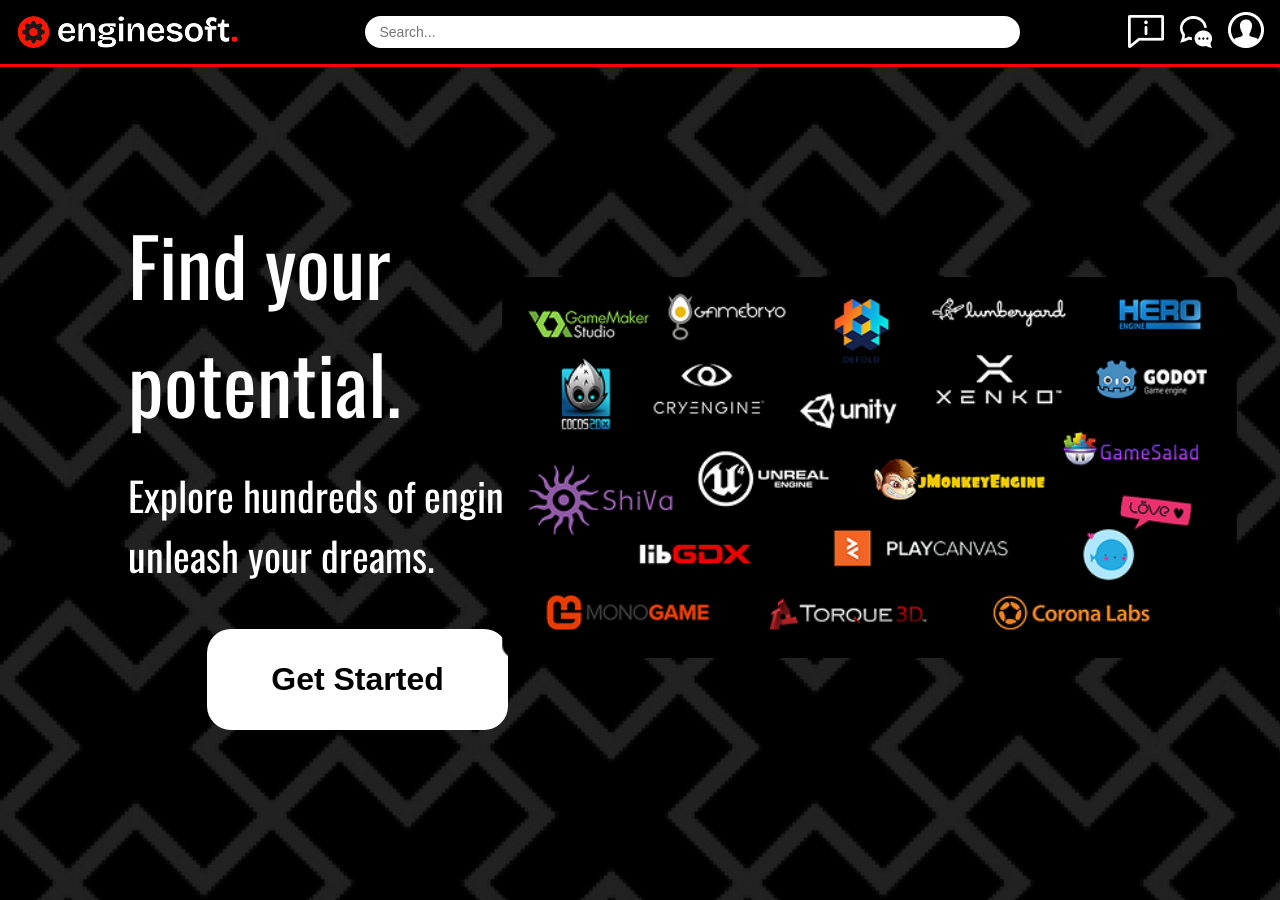
==== WP2026/index.html @ a1b3d9c4 "Rename main.html to index.html" ====
<!DOCTYPE HTML>
<html lang="en">

<head>
    <meta charset="UTF-8">
    <meta name="viewport" content="width=device-width, initial-scale=1.0">
    <title>EngineSoft.com</title>
    <link rel="preconnect" href="https://fonts.googleapis.com">
    <link rel="preconnect" href="https://fonts.gstatic.com" crossorigin>
    <link href="https://fonts.googleapis.com/css2?family=Oswald:wght@200..700&display=swap" rel="stylesheet">
    <link rel="stylesheet" href="style.css"
</head>

<body>
    <header>
        <nav>
            <img src="images/EngineSoft.png" alt="Enginesoft Logo">

            <div class="search-container">
                <input type="text" placeholder="Search..." aria-label="Search">
            </div>


            <ul>
                <li>
                    <a href="#">
                        <img src="images/Forum.png" alt="Forum icon">
                    </a>
                </li>
                <li>
                    <a href="#">
                        <img src="images/Notifications.png" alt="Forum icon">
                    </a>
                </li>
                <li>
                    <a href="#">
                        <img src="images/User.png" alt="Forum icon">
                    </a>
                </li>
            </ul>
        </nav>

        <section id="hero">
            <div id="popup">
                <div class="title">Find your potential.</div>
                <br>
                <div class="subtitle">Explore hundreds of engines to unleash your dreams.</div>
                <br>
                <button class="button">Get Started</button>
            </div>
            <img src="images/GameEngines.png" alt="Game Engine Logos" class="GEimage">
        </section>

    </header>
</body>
</html>
---- WP2026/style.css ----
body{
    font-family: "Oswald", sans-serif;
    margin: 0;
    padding: 0;
    min-height: 100vh;
    background-color: black;
    background: url(images/Bg.png);
    background-size: cover;
}

header nav{
    height: 64px;
    background-color: black;
    border-bottom: solid red;
    display: flex;
    justify-content: space-between;
    align-items: center;
    padding: 0 16px;
    position: sticky;
    top: 0;
    z-index: 1000;
}

header nav ul{
    display: flex;
    list-style: none;
    gap: 16px;
    align-items: flex-end;
}

header nav form{
    max-width: 600px;
    padding: 15px 20px;

}

.search-container {
    position: relative;
    flex-grow: 1;
    max-width: 600px;
}

.search-container input {
    width: 100%;
    padding: 8px 40px 8px 15px;
    font-size: 14px;
    background-color: white;
    border: none;
    border-radius: 20px;
    outline: none;
}

header section#hero{
    display: flex;
    justify-content: start;
    padding: 0 128px;
    align-items: center;
    height: 800px;
}

header section#hero #popup{
    width: 45%;
}

header section#hero #popup .title{
    color: white;
    font-size: 80px;
}

header section#hero #popup .subtitle{
    color: white;
    font-size: 40px;
}

header section#hero #popup .button{
    background: white;
    color: black;
    border: none;
    font-size: 32px;
    font-weight: 600;
    padding: 32px 64px;
    border-radius: 24px;
    display: block;
    margin: 20px auto 0;
    cursor: pointer;
}

header section#hero .GEimage{
    scale: 1.3;
    margin-left: auto;
}
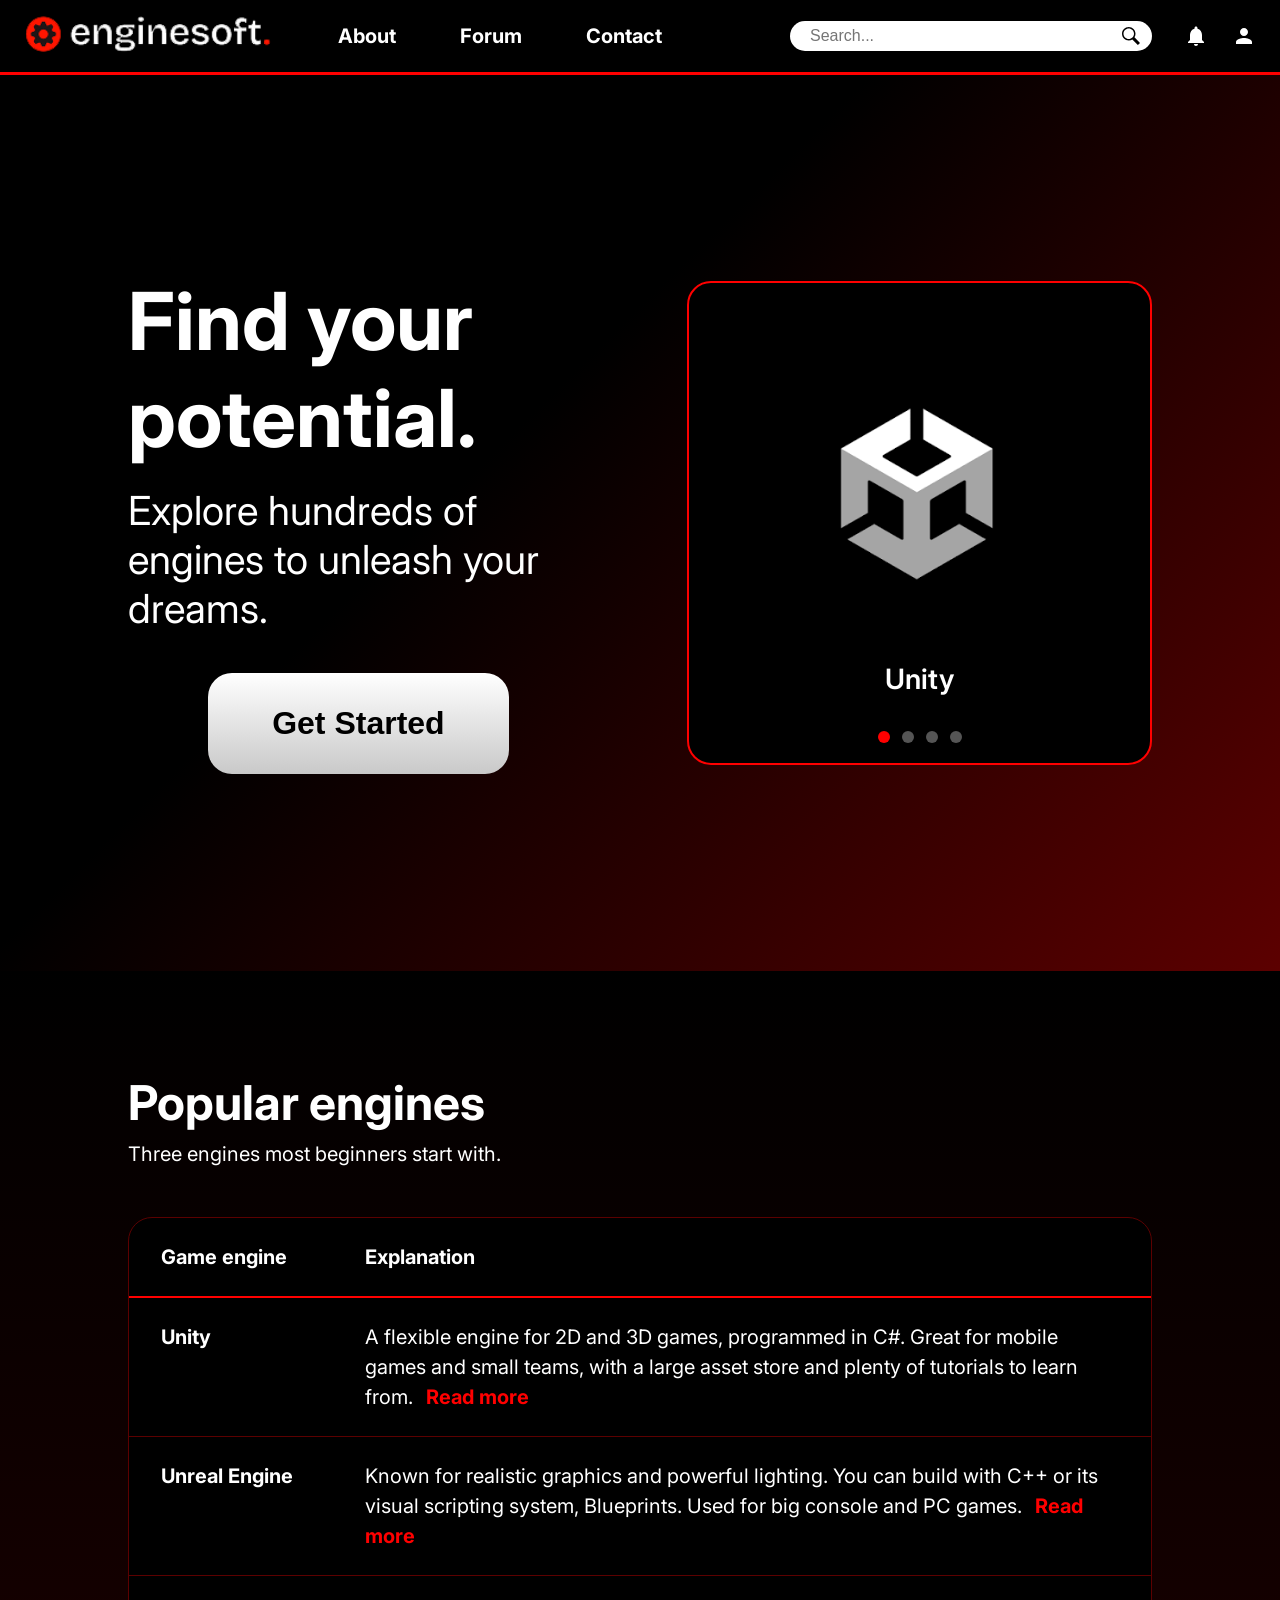
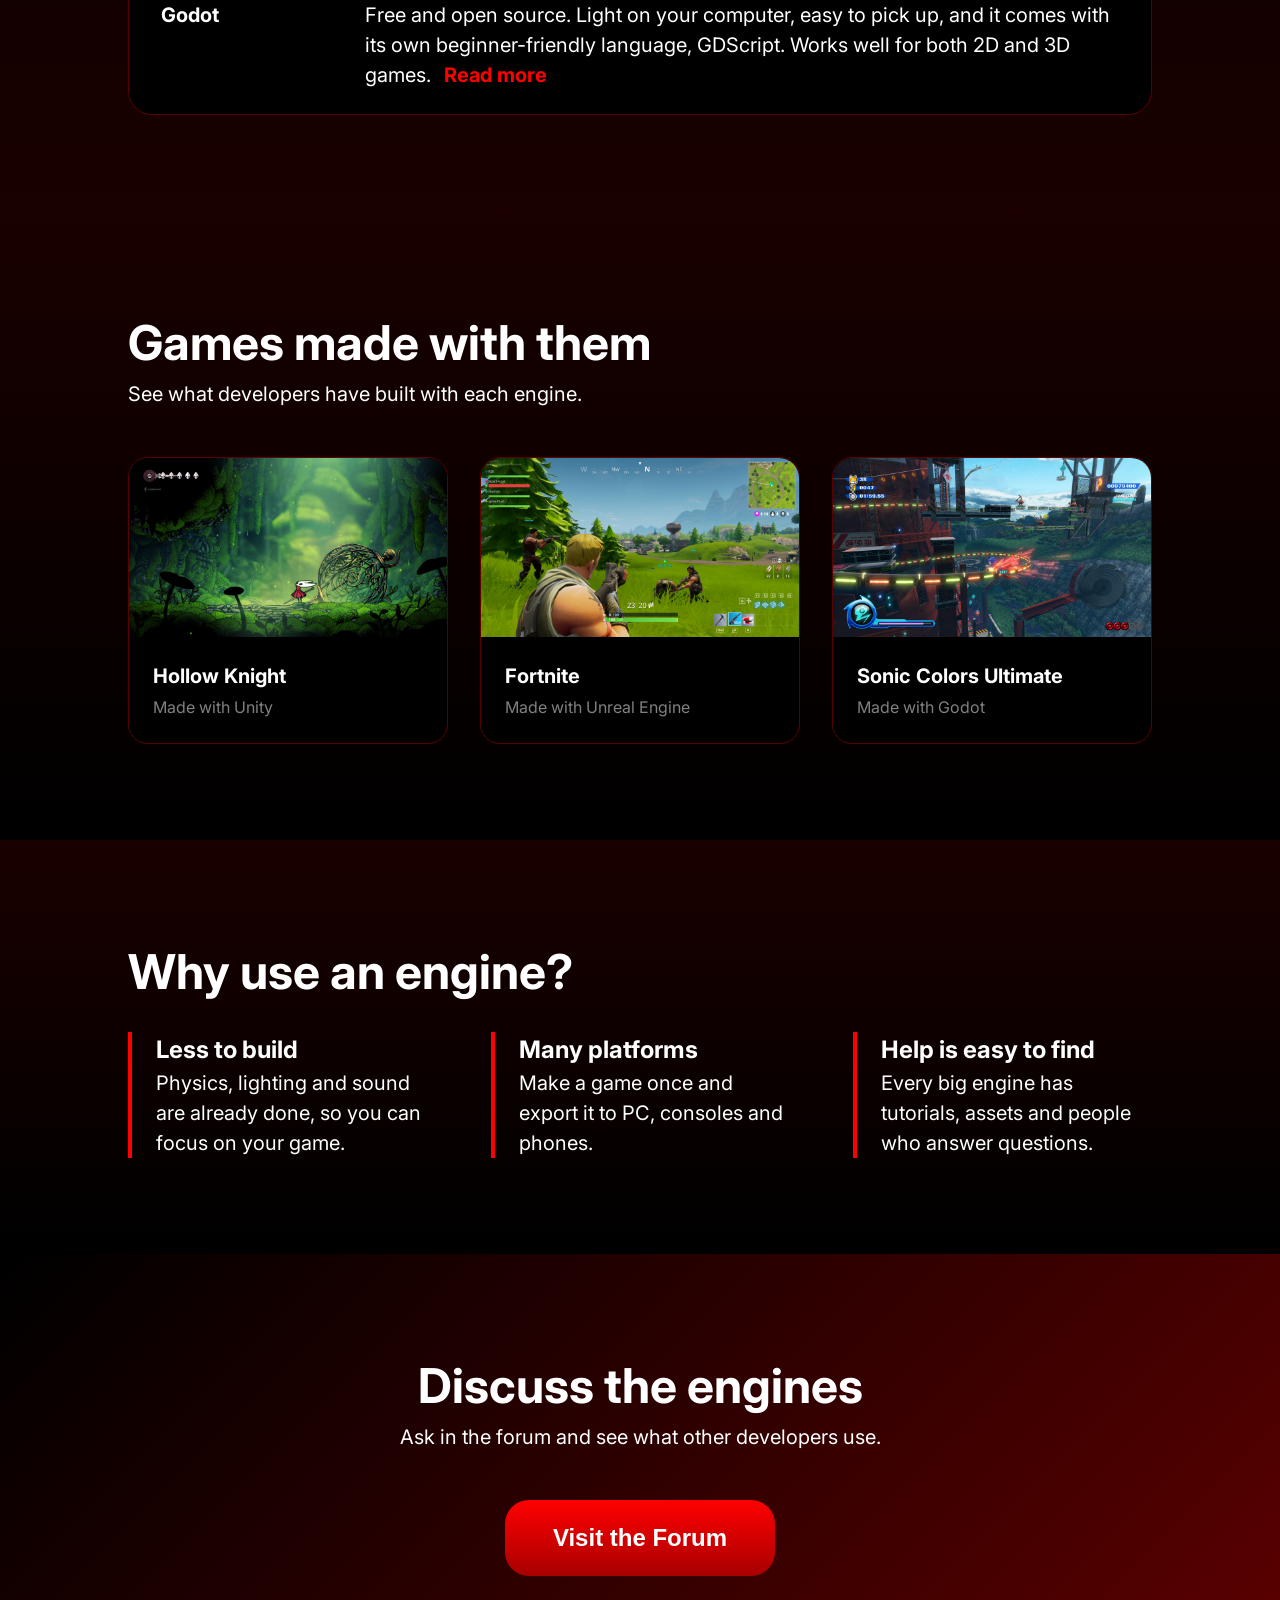
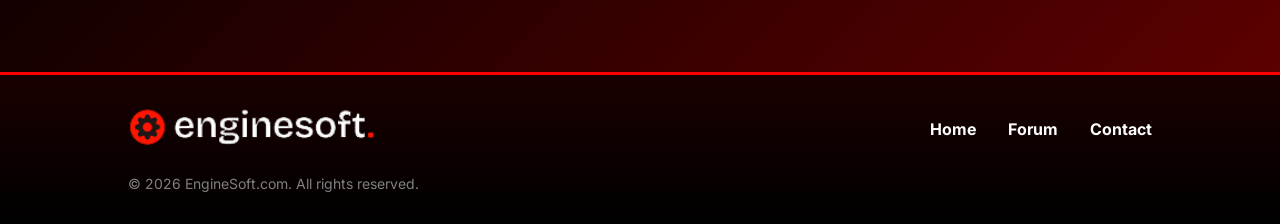
==== commit 127ee45e: "Add files via upload" ====
--- a/WP2026/index.html
+++ b/WP2026/index.html
@@ -7,37 +7,54 @@
     <title>EngineSoft.com</title>
     <link rel="preconnect" href="https://fonts.googleapis.com">
     <link rel="preconnect" href="https://fonts.gstatic.com" crossorigin>
-    <link href="https://fonts.googleapis.com/css2?family=Oswald:wght@200..700&display=swap" rel="stylesheet">
-    <link rel="stylesheet" href="style.css"
+    <link
+        href="https://fonts.googleapis.com/css2?family=Inter:ital,opsz,wght@0,14..32,100..900;1,14..32,100..900&display=swap"
+        rel="stylesheet">
+    <link rel="stylesheet" href="style.css">
 </head>
 
 <body>
     <header>
         <nav>
-            <img src="images/EngineSoft.png" alt="Enginesoft Logo">
-
-            <div class="search-container">
-                <input type="text" placeholder="Search..." aria-label="Search">
-            </div>
-
-
-            <ul>
-                <li>
-                    <a href="#">
-                        <img src="images/Forum.png" alt="Forum icon">
-                    </a>
-                </li>
-                <li>
-                    <a href="#">
-                        <img src="images/Notifications.png" alt="Forum icon">
-                    </a>
-                </li>
-                <li>
-                    <a href="#">
-                        <img src="images/User.png" alt="Forum icon">
-                    </a>
-                </li>
-            </ul>
+            <a href="#"><img src="images/EngineSoft.png" alt="Enginesoft Logo"></a>
+
+            <div class="navigation_bar">
+                <ul>
+                    <li><a href="#">About</a></li>
+                    <li><a href="#">Forum</a></li>
+                    <li><a href="#">Contact</a></li>
+                </ul>
+            </div>
+
+            <div class="search_box">
+                <form class="search_bar"><input placeholder="Search..."></form>
+                <button class="search_button"><svg xmlns="http://www.w3.org/2000/svg" width="24" height="24"
+                        viewBox="0 0 24 24">
+                        <path
+                            d="M21.172 24l-7.387-7.387c-1.388.874-3.024 1.387-4.785 1.387-4.971 0-9-4.029-9-9s4.029-9 9-9 9 4.029 9 9c0 1.761-.514 3.398-1.387 4.785l7.387 7.387-2.828 2.828zm-12.172-8c3.859 0 7-3.14 7-7s-3.141-7-7-7-7 3.14-7 7 3.141 7 7 7z" />
+                    </svg></button>
+            </div>
+
+            <div class="navigation_icons">
+                <ul>
+                    <li>
+                        <a href="#">
+                            <svg xmlns="http://www.w3.org/2000/svg" width="24" height="24" viewBox="0 0 24 24">
+                                <path
+                                    d="M12 22c1.1 0 2-.9 2-2h-4c0 1.1.89 2 2 2zm6-6v-5c0-3.07-1.64-5.64-4.5-6.32V4c0-.83-.67-1.5-1.5-1.5s-1.5.67-1.5 1.5v.68C7.63 5.36 6 7.92 6 11v5l-2 2v1h16v-1l-2-2z" />
+                            </svg>
+                        </a>
+                    </li>
+                    <li>
+                        <a href="#">
+                            <svg xmlns="http://www.w3.org/2000/svg" width="24" height="24" viewBox="0 0 24 24">
+                                <path
+                                    d="M12 12c2.21 0 4-1.79 4-4s-1.79-4-4-4-4 1.79-4 4 1.79 4 4 4zm0 2c-2.67 0-8 1.34-8 4v2h16v-2c0-2.66-5.33-4-8-4z" />
+                            </svg>
+                        </a>
+                    </li>
+                </ul>
+            </div>
         </nav>
 
         <section id="hero">
@@ -48,9 +65,160 @@
                 <br>
                 <button class="button">Get Started</button>
             </div>
-            <img src="images/GameEngines.png" alt="Game Engine Logos" class="GEimage">
+
+            <div class="slider">
+                <div class="slide active">
+                    <img src="images/unity.png" alt="Unity logo">
+                    <p>Unity</p>
+                </div>
+                <div class="slide">
+                    <img src="images/unreal.png" alt="Unreal Engine logo">
+                    <p>Unreal Engine</p>
+                </div>
+                <div class="slide">
+                    <img src="images/godot.png" alt="Godot logo">
+                    <p>Godot</p>
+                </div>
+                <div class="slide">
+                    <img src="images/gamemaker.jpg" alt="GameMaker logo">
+                    <p>GameMaker</p>
+                </div>
+                <div class="dots">
+                    <span class="dot active"></span>
+                    <span class="dot"></span>
+                    <span class="dot"></span>
+                    <span class="dot"></span>
+                </div>
+            </div>
         </section>
 
     </header>
+
+    <main>
+        <section id="engines">
+            <p class="section_titles">Popular engines</p>
+            <p class="section_text">Three engines most beginners start with.</p>
+            <table class="engine_table">
+                <thead>
+                    <tr>
+                        <th>Game engine</th>
+                        <th>Explanation</th>
+                    </tr>
+                </thead>
+                <tbody>
+                    <tr>
+                        <td>Unity</td>
+                        <td>A flexible engine for 2D and 3D games, programmed in C#. Great for mobile games and
+                            small teams, with a large asset store and plenty of tutorials to learn from.
+                            <a href="#">Read more</a>
+                        </td>
+                    </tr>
+                    <tr>
+                        <td>Unreal Engine</td>
+                        <td>Known for realistic graphics and powerful lighting. You can build with C++ or its
+                            visual scripting system, Blueprints. Used for big console and PC games.
+                            <a href="#">Read more</a>
+                        </td>
+                    </tr>
+                    <tr>
+                        <td>Godot</td>
+                        <td>Free and open source. Light on your computer, easy to pick up, and it comes with its
+                            own beginner-friendly language, GDScript. Works well for both 2D and 3D games.
+                            <a href="#">Read more</a>
+                        </td>
+                    </tr>
+                </tbody>
+            </table>
+        </section>
+
+        <section id="games">
+            <p class="section_titles">Games made with them</p>
+            <p class="section_text">See what developers have built with each engine.</p>
+            <div class="game_row">
+                <div class="game">
+                    <img src="images/hollow.jpg" alt="Hollow Knight screenshot">
+                    <div>
+                        <p>Hollow Knight</p>
+                        <p>Made with Unity</p>
+                    </div>
+                </div>
+                <div class="game">
+                    <img src="images/fortnite.jpg" alt="Fortnite screenshot">
+                    <div>
+                        <p>Fortnite</p>
+                        <p>Made with Unreal Engine</p>
+                    </div>
+                </div>
+                <div class="game">
+                    <img src="images/soniccolors.png" alt="Sonic Colors Ultimate screenshot">
+                    <div>
+                        <p>Sonic Colors Ultimate</p>
+                        <p>Made with Godot</p>
+                    </div>
+                </div>
+            </div>
+        </section>
+
+        <section id="why">
+            <p class="section_titles">Why use an engine?</p>
+            <div class="why_row">
+                <div class="why_item">
+                    <p class="why_title">Less to build</p>
+                    <p>Physics, lighting and sound are already done, so you can focus on your game.</p>
+                </div>
+                <div class="why_item">
+                    <p class="why_title">Many platforms</p>
+                    <p>Make a game once and export it to PC, consoles and phones.</p>
+                </div>
+                <div class="why_item">
+                    <p class="why_title">Help is easy to find</p>
+                    <p>Every big engine has tutorials, assets and people who answer questions.</p>
+                </div>
+            </div>
+        </section>
+
+        <section id="visit">
+            <p class="section_titles">Discuss the engines</p>
+            <p class="section_text">Ask in the forum and see what other developers use.</p>
+            <button class="button">Visit the Forum</button>
+        </section>
+    </main>
+
+    <footer>
+        <div class="footer_top">
+            <a href="#"><img src="images/EngineSoft.png" alt="Enginesoft Logo"></a>
+            <ul>
+                <li><a href="#">Home</a></li>
+                <li><a href="#">Forum</a></li>
+                <li><a href="#">Contact</a></li>
+            </ul>
+        </div>
+        <p class="copyright">&copy; 2026 EngineSoft.com. All rights reserved.</p>
+    </footer>
+
+    <script>
+        const slides = document.querySelectorAll(".slide");
+        const dots = document.querySelectorAll(".dot");
+        let current = 0;
+
+        function showSlide(n) {
+            slides[current].classList.remove("active");
+            dots[current].classList.remove("active");
+            current = n;
+            slides[current].classList.add("active");
+            dots[current].classList.add("active");
+        }
+
+        let timer = setInterval(() => showSlide((current + 1) % slides.length), 3500);
+
+        dots.forEach((dot, i) => {
+            dot.addEventListener("click", () => {
+                clearInterval(timer);
+                showSlide(i);
+                timer = setInterval(() => showSlide((current + 1) % slides.length), 3500);
+            });
+        });
+    </script>
 </body>
-</html>
+
+</html>
--- a/WP2026/style.css
+++ b/WP2026/style.css
@@ -1,79 +1,138 @@
-body{
-    font-family: "Oswald", sans-serif;
+body {
+    font-family: "Inter";
     margin: 0;
     padding: 0;
-    min-height: 100vh;
     background-color: black;
-    background: url(images/Bg.png);
-    background-size: cover;
-}
-
-header nav{
-    height: 64px;
+}
+
+header nav {
+    height: 72px;
     background-color: black;
     border-bottom: solid red;
     display: flex;
-    justify-content: space-between;
+    justify-content: flex-start;
     align-items: center;
-    padding: 0 16px;
+    padding: 0 24px;
     position: sticky;
     top: 0;
     z-index: 1000;
 }
 
-header nav ul{
-    display: flex;
+header nav img {
+    height: 40px;
+    width: auto;
+}
+
+header nav div ul {
+    display: flex;
+    justify-content: flex-start;
+    align-items: flex-start;
+    gap: 64px;
     list-style: none;
-    gap: 16px;
-    align-items: flex-end;
-}
-
-header nav form{
-    max-width: 600px;
-    padding: 15px 20px;
-
-}
-
-.search-container {
+    font-size: 20px;
+    padding: 0;
+    margin: 0;
+}
+
+header nav .navigation_bar {
+    margin-left: 64px;
+    margin-right: 128px;
+}
+
+header nav .navigation_icons {
+    margin-left: auto;
+}
+
+header nav .navigation_icons ul li a {
+    display: flex;
+    fill: white;
+}
+
+header nav .navigation_icons ul li a:hover {
+    fill: red;
+}
+
+header nav .search_box {
+    flex: 1;
+    max-width: 480px;
+    min-width: 0;
+    padding-right: 32px;
     position: relative;
-    flex-grow: 1;
-    max-width: 600px;
-}
-
-.search-container input {
+}
+
+header nav .search_bar {
+    margin: 0;
+    position: relative;
+}
+
+header nav .search_bar input {
     width: 100%;
-    padding: 8px 40px 8px 15px;
-    font-size: 14px;
-    background-color: white;
+    box-sizing: border-box;
+    height: 30px;
+    padding: 0 48px 0 20px;
     border: none;
-    border-radius: 20px;
+    border-radius: 100px;
+    font-size: 16px;
     outline: none;
 }
 
-header section#hero{
+header nav .search_box .search_button {
+    position: absolute;
+    right: 44px;
+    top: 50%;
+    transform: translateY(-50%);
+    width: auto;
+    display: flex;
+    align-items: center;
+    padding: 0;
+    border: none;
+    background: none;
+    cursor: pointer;
+}
+
+header nav .search_box .search_button svg {
+    width: 18px;
+    height: 18px;
+    fill: black;
+}
+
+header nav .navigation_icons ul {
+    gap: 24px;
+    align-items: center;
+}
+
+a {
+    color: white;
+    font-weight: bold;
+    text-decoration: none;
+}
+
+header section#hero {
     display: flex;
     justify-content: start;
-    padding: 0 128px;
+    padding: 48px 128px;
     align-items: center;
     height: 800px;
-}
-
-header section#hero #popup{
+    background: linear-gradient(135deg, black 40%, #5c0000 100%);
+}
+
+header section#hero #popup {
     width: 45%;
 }
 
-header section#hero #popup .title{
+header section#hero #popup .title {
     color: white;
     font-size: 80px;
-}
-
-header section#hero #popup .subtitle{
+    font-weight: bold;
+}
+
+header section#hero #popup .subtitle {
     color: white;
     font-size: 40px;
 }
 
-header section#hero #popup .button{
-    background: white;
+header section#hero #popup .button {
+    background: linear-gradient(180deg, white, #c9c9c9);
     color: black;
     border: none;
     font-size: 32px;
@@ -85,7 +144,386 @@
     cursor: pointer;
 }
 
-header section#hero .GEimage{
-    scale: 1.3;
+header section#hero .slider {
+    position: relative;
+    width: 45%;
+    height: 480px;
     margin-left: auto;
-}
+    border: solid 2px red;
+    border-radius: 24px;
+    background: black;
+}
+
+header section#hero .slider .slide {
+    position: absolute;
+    top: 0;
+    left: 0;
+    width: 100%;
+    height: 100%;
+    display: flex;
+    flex-direction: column;
+    justify-content: center;
+    align-items: center;
+    opacity: 0;
+    transition: opacity 0.6s;
+}
+
+header section#hero .slider .slide.active {
+    opacity: 1;
+}
+
+header section#hero .slider .slide img {
+    max-width: 60%;
+    max-height: 60%;
+    object-fit: contain;
+    color: white;
+}
+
+header section#hero .slider .slide p {
+    color: white;
+    font-size: 28px;
+    font-weight: 600;
+    margin: 24px 0 0;
+}
+
+header section#hero .slider .dots {
+    position: absolute;
+    bottom: 20px;
+    left: 0;
+    width: 100%;
+    display: flex;
+    justify-content: center;
+    gap: 12px;
+}
+
+header section#hero .slider .dot {
+    width: 12px;
+    height: 12px;
+    border-radius: 50%;
+    background: #555555;
+    cursor: pointer;
+}
+
+header section#hero .slider .dot.active {
+    background: red;
+}
+
+main section {
+    padding: 96px 128px;
+    color: white;
+}
+
+main section p {
+    font-size: 20px;
+    line-height: 1.5;
+    color: white;
+    margin: 0;
+}
+
+main section .section_text {
+    margin-bottom: 48px;
+}
+
+.section_titles {
+    font-size: 48px;
+    font-weight: bold;
+}
+
+main section#engines {
+    background: linear-gradient(180deg, black, #1a0000);
+}
+
+main section .engine_table {
+    width: 100%;
+    border-collapse: separate;
+    border-spacing: 0;
+    border: solid 1px #5c0000;
+    border-radius: 24px;
+    overflow: hidden;
+    background: black;
+}
+
+main section .engine_table th,
+main section .engine_table td {
+    padding: 24px 32px;
+    text-align: left;
+    vertical-align: top;
+    font-size: 20px;
+    line-height: 1.5;
+    color: white;
+}
+
+main section .engine_table th {
+    border-bottom: solid 2px red;
+}
+
+main section .engine_table td {
+    border-top: solid 1px #5c0000;
+    transition: background 0.2s;
+}
+
+main section .engine_table tbody tr:first-child td {
+    border-top: none;
+}
+
+main section .engine_table th:first-child,
+main section .engine_table td:first-child {
+    width: 20%;
+    font-weight: bold;
+}
+
+main section .engine_table td a {
+    margin-left: 8px;
+    color: red;
+}
+
+main section#why {
+    background: linear-gradient(180deg, #1a0000, black);
+}
+
+main section .why_row {
+    display: flex;
+    gap: 64px;
+    margin-top: 24px;
+}
+
+main section .why_title {
+    font-size: 24px;
+    font-weight: bold;
+}
+
+main section .why_item {
+    flex: 1;
+    border-left: solid 4px red;
+    padding-left: 24px;
+}
+
+main section#visit {
+    text-align: center;
+    background: linear-gradient(135deg, black, #5c0000);
+}
+
+main section#visit .button {
+    background: linear-gradient(180deg, red, #a80000);
+    color: white;
+    border: none;
+    font-size: 24px;
+    font-weight: 600;
+    padding: 24px 48px;
+    border-radius: 24px;
+    cursor: pointer;
+}
+
+main section#games {
+    background: linear-gradient(180deg, #1a0000, black);
+}
+
+main section .game_row {
+    display: flex;
+    gap: 32px;
+}
+
+main section .game {
+    flex: 1;
+    margin: 0;
+    border: solid 1px #5c0000;
+    background: black;
+    border-radius: 20px;
+}
+
+main section .game img {
+    display: block;
+    border-radius: 20px 20px 0 0;
+    width: 100%;
+    object-fit: cover;
+}
+
+main section .game div{
+    padding: 24px;
+}
+
+main section .game div p:first-child {
+    font-weight: bold;
+}
+
+main section .game div p:last-child {
+    color: gray;
+    font-size: 16px;
+    margin-top: 4px;
+}
+
+footer {
+    padding: 32px 128px;
+    background: linear-gradient(180deg, #1a0000, black);
+    border-top: solid red;
+}
+
+footer .footer_top {
+    display: flex;
+    justify-content: space-between;
+    align-items: center;
+}
+
+footer .footer_top img {
+    height: 40px;
+    width: auto;
+}
+
+footer .footer_top ul {
+    display: flex;
+    gap: 32px;
+    list-style: none;
+    padding: 0;
+    margin: 0;
+}
+
+footer .copyright {
+    color: gray;
+    font-size: 14px;
+    margin: 24px 0 0;
+}
+
+a,
+button,
+.game,
+.why_item,
+.dot,
+header nav .navigation_icons svg {
+    transition: color 0.2s, border-color 0.2s, box-shadow 0.2s, transform 0.2s, fill 0.2s;
+}
+
+a:hover {
+    color: red;
+}
+
+header section#hero #popup .button:hover {
+    background-color: white;
+    color: black;
+    box-shadow: 0 0 24px rgba(255, 255, 255, 0.6);
+}
+
+main section#visit .button:hover {
+    background: linear-gradient(180deg, #ff3030, red);
+    color: white;
+    box-shadow: 0 0 24px red;
+}
+
+main section .game:hover {
+    border-color: red;
+    box-shadow: 0 0 24px rgba(255, 0, 0, 0.45);
+}
+
+main section .engine_table tbody tr:hover td {
+    background: #1a0000;
+}
+
+header section#hero .slider .dot:hover {
+    background: white;
+    box-shadow: 0 0 24px red;
+}
+
+@media (max-width: 1100px) {
+    header nav .navigation_bar {
+        margin-left: 32px;
+        margin-right: 32px;
+    }
+
+    header section#hero {
+        padding: 48px 64px;
+    }
+
+    header section#hero #popup .title {
+        font-size: 56px;
+    }
+
+    header section#hero #popup .subtitle {
+        font-size: 28px;
+    }
+
+    header section#hero #popup .button {
+        font-size: 24px;
+        padding: 24px 48px;
+    }
+
+    header section#hero .slider {
+        height: 360px;
+    }
+
+    header nav div ul {
+        gap: 40px;
+    }
+
+    main section {
+        padding: 64px;
+    }
+
+    main section .game_row,
+    main section .why_row {
+        flex-direction: column;
+        gap: 24px;
+    }
+
+    footer {
+        padding: 32px 64px;
+    }
+}
+
+@media (max-width: 600px) {
+    header nav .navigation_bar {
+        margin-left: 16px;
+        margin-right: 16px;
+    }
+
+    header section#hero {
+        flex-direction: column;
+        height: auto;
+        gap: 32px;
+        padding: 32px 16px;
+    }
+
+    header section#hero #popup {
+        width: 100%;
+    }
+
+    header section#hero #popup .title {
+        font-size: 36px;
+    }
+
+    header section#hero #popup .subtitle {
+        font-size: 18px;
+    }
+
+    header section#hero #popup .button {
+        font-size: 18px;
+        padding: 16px 32px;
+    }
+
+    header section#hero .slider {
+        width: 100%;
+        height: 260px;
+        margin-left: 0;
+    }
+
+    header nav div ul {
+        gap: 16px;
+    }
+
+    main section {
+        padding: 48px 16px;
+    }
+
+    main section .engine_table th,
+    main section .engine_table td {
+        padding: 16px;
+        font-size: 16px;
+    }
+
+    footer {
+        padding: 24px 16px;
+    }
+
+    footer .footer_top {
+        flex-direction: column;
+        gap: 16px;
+    }
+}
